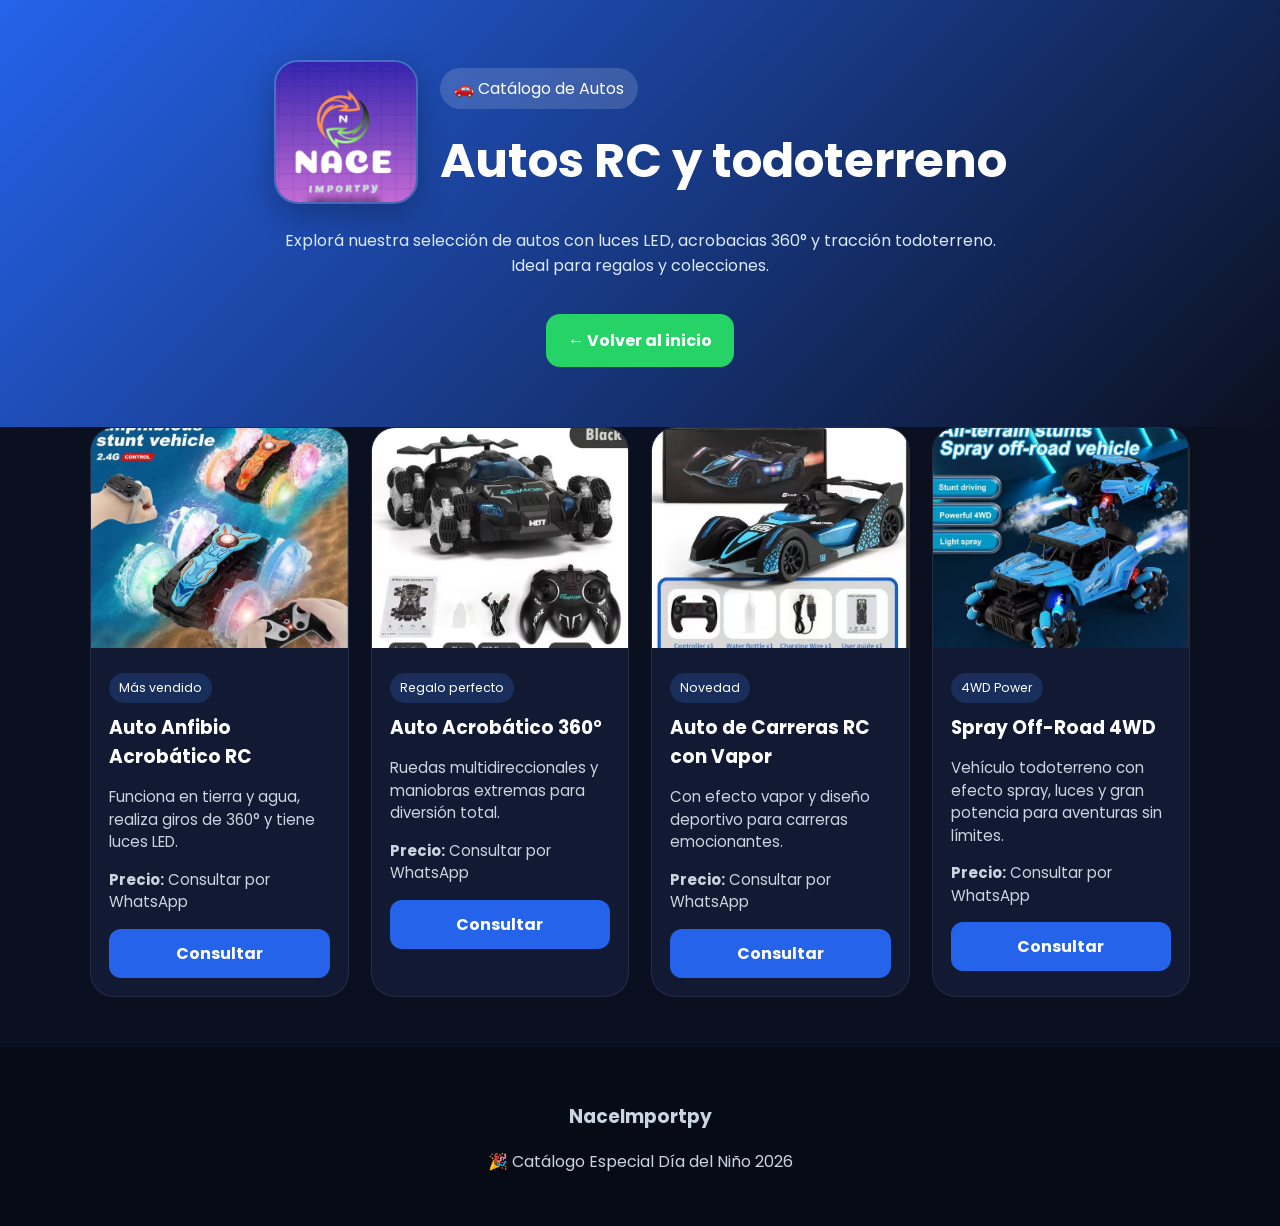
==== autos.html @ 9379673a "Separar por bloques." ====
<!DOCTYPE html>
<html lang='es'>
<head>
<meta charset='UTF-8'>
<meta name='viewport' content='width=device-width, initial-scale=1.0'>
<title>Catálogo de Autos - NaceImportpy</title>
<link rel='preconnect' href='https://fonts.googleapis.com'>
<link href='https://fonts.googleapis.com/css2?family=Poppins:wght@300;400;600;700;800&display=swap' rel='stylesheet'>
<link rel='stylesheet' href='css/style.css'>
</head>
<body>
<header class='hero'>
<div class='container'>
<div class='header-top'>
  <img class='logo' src='imagenes/logo.jpg' alt='Logo NaceImportpy'>
  <div class='header-copy'>
    <div class='badge'>🚗 Catálogo de Autos</div>
    <h1>Autos RC y todoterreno</h1>
  </div>
</div>
<p>Explorá nuestra selección de autos con luces LED, acrobacias 360° y tracción todoterreno. Ideal para regalos y colecciones.</p>
<a class='cta' href='index.html'>← Volver al inicio</a>
</div>
</header>
<main class='container'>
<section class='grid'>
  <article class='card'>
    <img src='imagenes/anfibio.jpeg' alt='Auto anfibio'>
    <div class='card-body'>
      <div class='tag'>Más vendido</div>
      <h3>Auto Anfibio Acrobático RC</h3>
      <p>Funciona en tierra y agua, realiza giros de 360° y tiene luces LED.</p>
      <p><strong>Precio:</strong> Consultar por WhatsApp</p>
      <a class='btn' href='https://wa.me/595986424893'>Consultar</a>
    </div>
  </article>
  <article class='card'>
    <img src='imagenes/auto_360.jpeg' alt='Auto 360°'>
    <div class='card-body'>
      <div class='tag'>Regalo perfecto</div>
      <h3>Auto Acrobático 360°</h3>
      <p>Ruedas multidireccionales y maniobras extremas para diversión total.</p>
      <p><strong>Precio:</strong> Consultar por WhatsApp</p>
      <a class='btn' href='https://wa.me/595986424893'>Consultar</a>
    </div>
  </article>
  <article class='card'>
    <img src='imagenes/carreras.jpeg' alt='Auto de carreras'>
    <div class='card-body'>
      <div class='tag'>Novedad</div>
      <h3>Auto de Carreras RC con Vapor</h3>
      <p>Con efecto vapor y diseño deportivo para carreras emocionantes.</p>
      <p><strong>Precio:</strong> Consultar por WhatsApp</p>
      <a class='btn' href='https://wa.me/595986424893'>Consultar</a>
    </div>
  </article>
  <article class='card'>
    <img src='imagenes/spray4wd.jpeg' alt='Spray Off-Road 4WD'>
    <div class='card-body'>
      <div class='tag'>4WD Power</div>
      <h3>Spray Off-Road 4WD</h3>
      <p>Vehículo todoterreno con efecto spray, luces y gran potencia para aventuras sin límites.</p>
      <p><strong>Precio:</strong> Consultar por WhatsApp</p>
      <a class='btn' href='https://wa.me/595986424893'>Consultar</a>
    </div>
  </article>
</section>
</main>
<footer>
  <h3>NaceImportpy</h3>
  <p>🎉 Catálogo Especial Día del Niño 2026</p>
</footer>
<script src='js/script.js'></script>
</body>
</html>
---- css/style.css ----
body {
  margin: 0;
  font-family: Poppins, sans-serif;
  background: #0b1020;
  color: #fff;
}

header {
  padding: 60px 20px;
  text-align: center;
  background: linear-gradient(135deg, #2563eb, #0b1020);
}

.header-top {
  display: flex;
  align-items: center;
  justify-content: center;
  gap: 22px;
  margin-bottom: 24px;
}

.header-copy {
  text-align: left;
}

.logo {
  width: 140px;
  height: auto;
  border-radius: 24px;
  border: 2px solid rgba(255,255,255,.18);
  box-shadow: 0 10px 30px rgba(0,0,0,.25);
}

.container {
  width: min(1100px, 92%);
  margin: auto;
}

.badge {
  display: inline-block;
  background: rgba(255, 255, 255, .15);
  padding: 8px 14px;
  border-radius: 999px;
  margin-bottom: 16px;
}

h1 {
  font-size: 3rem;
  margin: 0;
}

.hero p {
  max-width: 720px;
  margin: 16px auto;
  color: #dbeafe;
}

.cta {
  display: inline-block;
  background: #25d366;
  color: #fff;
  text-decoration: none;
  padding: 14px 22px;
  border-radius: 14px;
  font-weight: 700;
  margin-top: 20px;
}

.catalog-intro {
  text-align: center;
  margin-top: 20px;
}

.catalog-grid {
  display: grid;
  grid-template-columns: repeat(auto-fit, minmax(260px, 1fr));
  gap: 22px;
  margin-bottom: 50px;
}

.catalog-card {
  padding: 28px 20px;
}

.catalog-icon {
  font-size: 2.6rem;
  margin-bottom: 14px;
}

.section-title {
  font-size: 1.8rem;
  margin: 40px 0 18px;
}

.grid {
  display: grid;
  grid-template-columns: repeat(auto-fit, minmax(240px, 1fr));
  gap: 22px;
}

.card {
  background: #121933;
  border: 1px solid rgba(255, 255, 255, .08);
  border-radius: 24px;
  overflow: hidden;
}

.card img {
  width: 100%;
  height: 220px;
  object-fit: cover;
}

.card-body {
  padding: 18px;
}

.tag {
  display: inline-block;
  background: #3b82f633;
  padding: 6px 10px;
  border-radius: 999px;
  font-size: .78rem;
  margin-bottom: 10px;
}

.card h3 {
  margin: 0 0 10px;
}

.card p {
  color: #cbd5e1;
  font-size: .94rem;
  line-height: 1.5;
}

ul {
  padding-left: 18px;
  color: #e5eefc;
}

.btn {
  display: block;
  text-align: center;
  background: #2563eb;
  color: #fff;
  text-decoration: none;
  padding: 12px;
  border-radius: 12px;
  font-weight: 700;
  margin-top: 14px;
}

.highlight {
  margin: 44px 0;
  background: #111827;
  border: 1px solid rgba(255, 255, 255, .08);
  border-radius: 28px;
  padding: 24px;
  display: grid;
  grid-template-columns: 1fr 1fr;
  gap: 22px;
  align-items: center;
}

.highlight img {
  width: 100%;
  border-radius: 20px;
}

footer {
  text-align: center;
  padding: 36px 20px;
  background: #060b16;
  color: #cbd5e1;
  margin-top: 50px;
}

@media (max-width: 800px) {
  .header-top {
    flex-direction: column;
    align-items: center;
  }

  .header-copy {
    text-align: center;
  }

  .highlight {
    grid-template-columns: 1fr;
  }

  h1 {
    font-size: 2.2rem;
  }
}
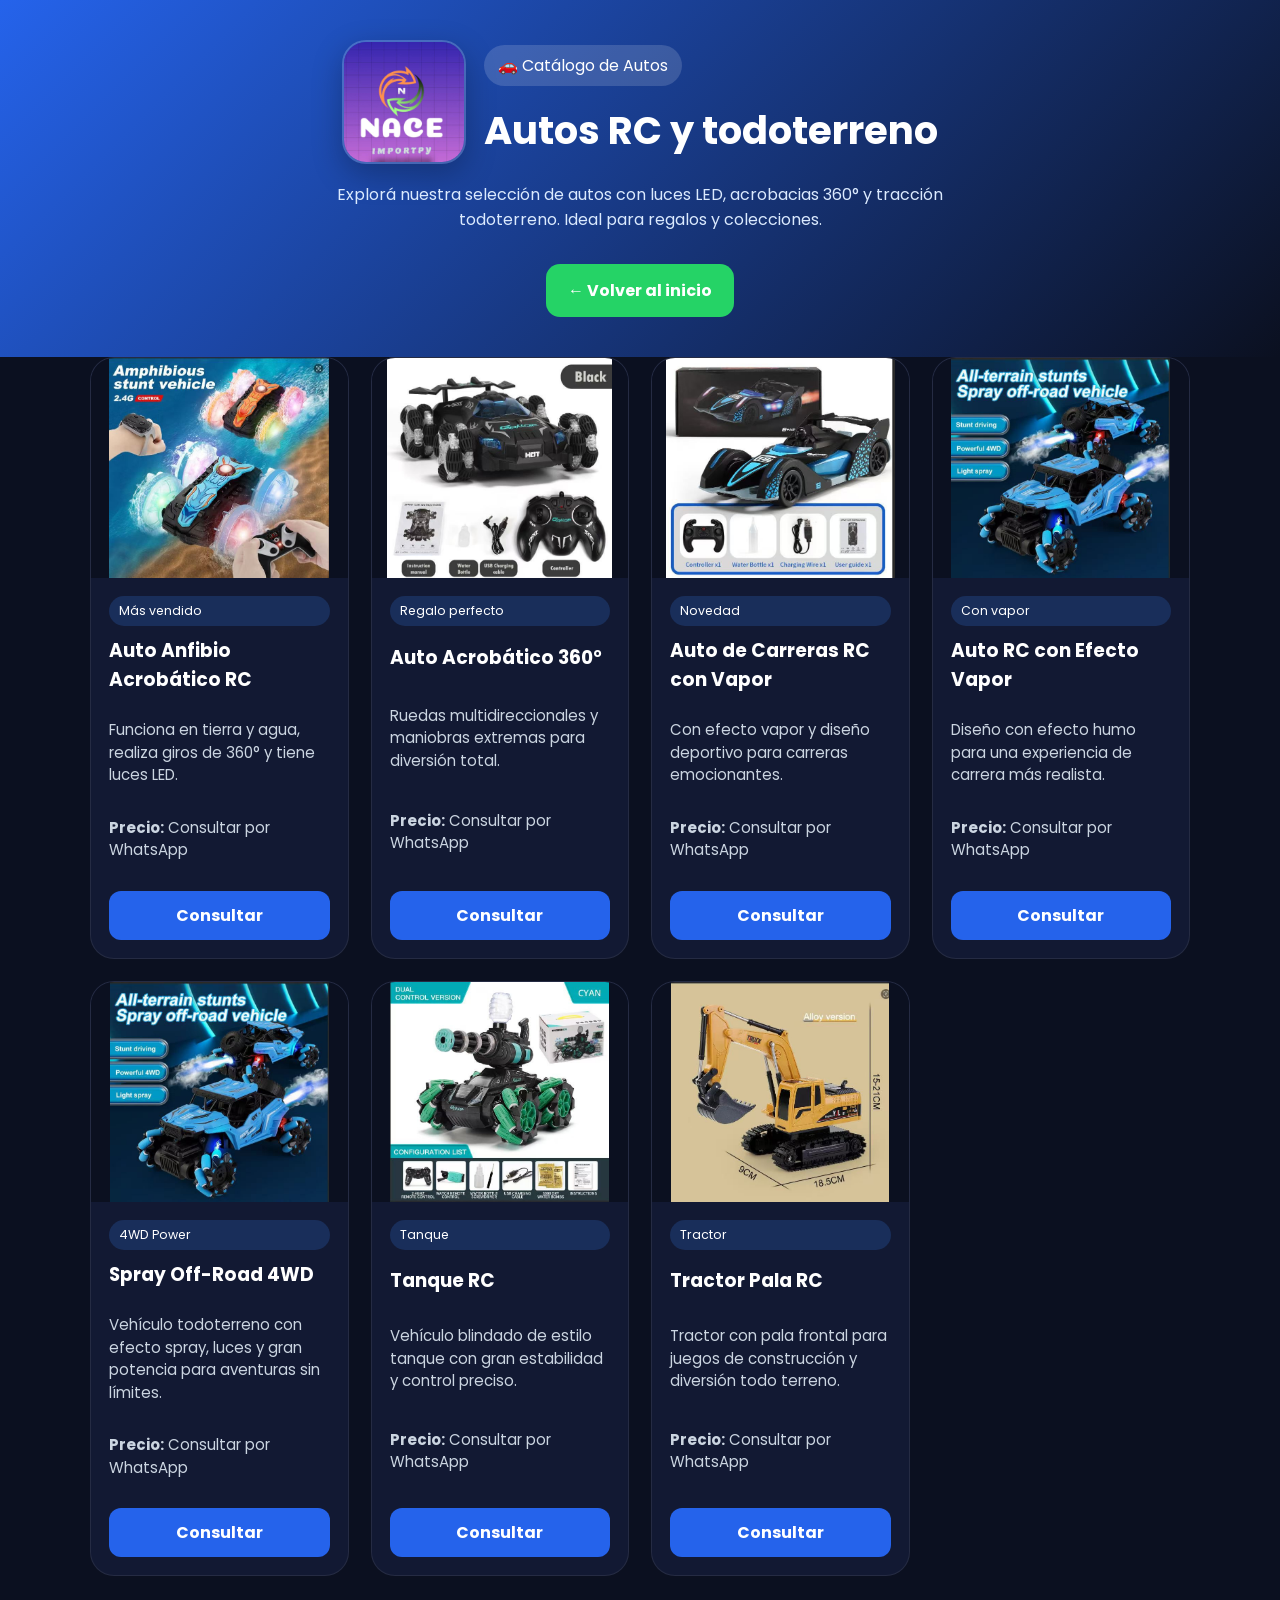
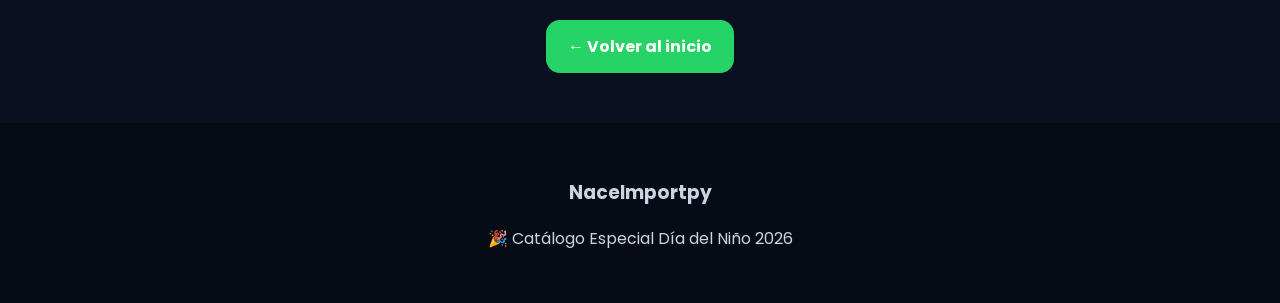
==== commit 1ad545bf: "Commit por catalogos" ====
--- a/autos.html
+++ b/autos.html
@@ -25,7 +25,7 @@
 <main class='container'>
 <section class='grid'>
   <article class='card'>
-    <img src='imagenes/anfibio.jpeg' alt='Auto anfibio'>
+    <img src='imagenes/autos/anfibio.jpeg' alt='Auto anfibio'>
     <div class='card-body'>
       <div class='tag'>Más vendido</div>
       <h3>Auto Anfibio Acrobático RC</h3>
@@ -35,7 +35,7 @@
     </div>
   </article>
   <article class='card'>
-    <img src='imagenes/auto_360.jpeg' alt='Auto 360°'>
+    <img src='imagenes/autos/auto_360.jpeg' alt='Auto 360°'>
     <div class='card-body'>
       <div class='tag'>Regalo perfecto</div>
       <h3>Auto Acrobático 360°</h3>
@@ -45,7 +45,7 @@
     </div>
   </article>
   <article class='card'>
-    <img src='imagenes/carreras.jpeg' alt='Auto de carreras'>
+    <img src='imagenes/autos/carreras.jpeg' alt='Auto de carreras'>
     <div class='card-body'>
       <div class='tag'>Novedad</div>
       <h3>Auto de Carreras RC con Vapor</h3>
@@ -55,7 +55,17 @@
     </div>
   </article>
   <article class='card'>
-    <img src='imagenes/spray4wd.jpeg' alt='Spray Off-Road 4WD'>
+    <img src='imagenes/autos/auto_vapor.jpeg' alt='Auto vapor'>
+    <div class='card-body'>
+      <div class='tag'>Con vapor</div>
+      <h3>Auto RC con Efecto Vapor</h3>
+      <p>Diseño con efecto humo para una experiencia de carrera más realista.</p>
+      <p><strong>Precio:</strong> Consultar por WhatsApp</p>
+      <a class='btn' href='https://wa.me/595986424893'>Consultar</a>
+    </div>
+  </article>
+  <article class='card'>
+    <img src='imagenes/autos/spray4wd.jpeg' alt='Spray Off-Road 4WD'>
     <div class='card-body'>
       <div class='tag'>4WD Power</div>
       <h3>Spray Off-Road 4WD</h3>
@@ -64,7 +74,30 @@
       <a class='btn' href='https://wa.me/595986424893'>Consultar</a>
     </div>
   </article>
+  <article class='card'>
+    <img src='imagenes/autos/tanque.jpeg' alt='Tanque RC'>
+    <div class='card-body'>
+      <div class='tag'>Tanque</div>
+      <h3>Tanque RC</h3>
+      <p>Vehículo blindado de estilo tanque con gran estabilidad y control preciso.</p>
+      <p><strong>Precio:</strong> Consultar por WhatsApp</p>
+      <a class='btn' href='https://wa.me/595986424893'>Consultar</a>
+    </div>
+  </article>
+  <article class='card'>
+    <img src='imagenes/autos/tractor_pala.jpeg' alt='Tractor pala'>
+    <div class='card-body'>
+      <div class='tag'>Tractor</div>
+      <h3>Tractor Pala RC</h3>
+      <p>Tractor con pala frontal para juegos de construcción y diversión todo terreno.</p>
+      <p><strong>Precio:</strong> Consultar por WhatsApp</p>
+      <a class='btn' href='https://wa.me/595986424893'>Consultar</a>
+    </div>
+  </article>
 </section>
+  <div class='back-end'>
+    <a class='cta' href='index.html'>← Volver al inicio</a>
+  </div>
 </main>
 <footer>
   <h3>NaceImportpy</h3>
--- a/css/style.css
+++ b/css/style.css
@@ -6,7 +6,7 @@
 }
 
 header {
-  padding: 60px 20px;
+  padding: 40px 20px;
   text-align: center;
   background: linear-gradient(135deg, #2563eb, #0b1020);
 }
@@ -15,8 +15,8 @@
   display: flex;
   align-items: center;
   justify-content: center;
-  gap: 22px;
-  margin-bottom: 24px;
+  gap: 18px;
+  margin-bottom: 18px;
 }
 
 .header-copy {
@@ -24,7 +24,7 @@
 }
 
 .logo {
-  width: 140px;
+  width: 120px;
   height: auto;
   border-radius: 24px;
   border: 2px solid rgba(255,255,255,.18);
@@ -45,13 +45,13 @@
 }
 
 h1 {
-  font-size: 3rem;
+  font-size: 2.4rem;
   margin: 0;
 }
 
 .hero p {
-  max-width: 720px;
-  margin: 16px auto;
+  max-width: 640px;
+  margin: 12px auto;
   color: #dbeafe;
 }
 
@@ -96,6 +96,15 @@
   display: grid;
   grid-template-columns: repeat(auto-fit, minmax(240px, 1fr));
   gap: 22px;
+  align-items: stretch;
+}
+
+.catalog-grid {
+  display: grid;
+  grid-template-columns: repeat(auto-fit, minmax(260px, 1fr));
+  gap: 22px;
+  margin-bottom: 50px;
+  align-items: stretch;
 }
 
 .card {
@@ -103,16 +112,58 @@
   border: 1px solid rgba(255, 255, 255, .08);
   border-radius: 24px;
   overflow: hidden;
+  display: flex;
+  flex-direction: column;
 }
 
 .card img {
   width: 100%;
   height: 220px;
-  object-fit: cover;
+  object-fit: contain;
+  object-position: center;
+  display: block;
+  background: #0b1020;
+}
+
+.featured .card img {
+  width: 100%;
+  height: auto;
+  object-fit: contain;
+  object-position: center;
+  aspect-ratio: 4 / 3;
+  background: #0b1020;
+}
+
+.featured .grid {
+  grid-template-columns: 1fr;
+  max-width: 720px;
+  margin: 0 auto;
+  gap: 18px;
+}
+
+.featured .card {
+  max-width: 720px;
+  margin: 0 auto;
 }
 
 .card-body {
   padding: 18px;
+  display: flex;
+  flex-direction: column;
+  justify-content: space-between;
+  flex: 1;
+}
+
+.btn {
+  display: block;
+  text-align: center;
+  background: #2563eb;
+  color: #fff;
+  text-decoration: none;
+  padding: 12px;
+  border-radius: 12px;
+  font-weight: 700;
+  margin-top: 16px;
 }
 
 .tag {
@@ -151,6 +202,11 @@
   margin-top: 14px;
 }
 
+.back-end {
+  text-align: center;
+  margin-top: 24px;
+}
+
 .highlight {
   margin: 44px 0;
   background: #111827;
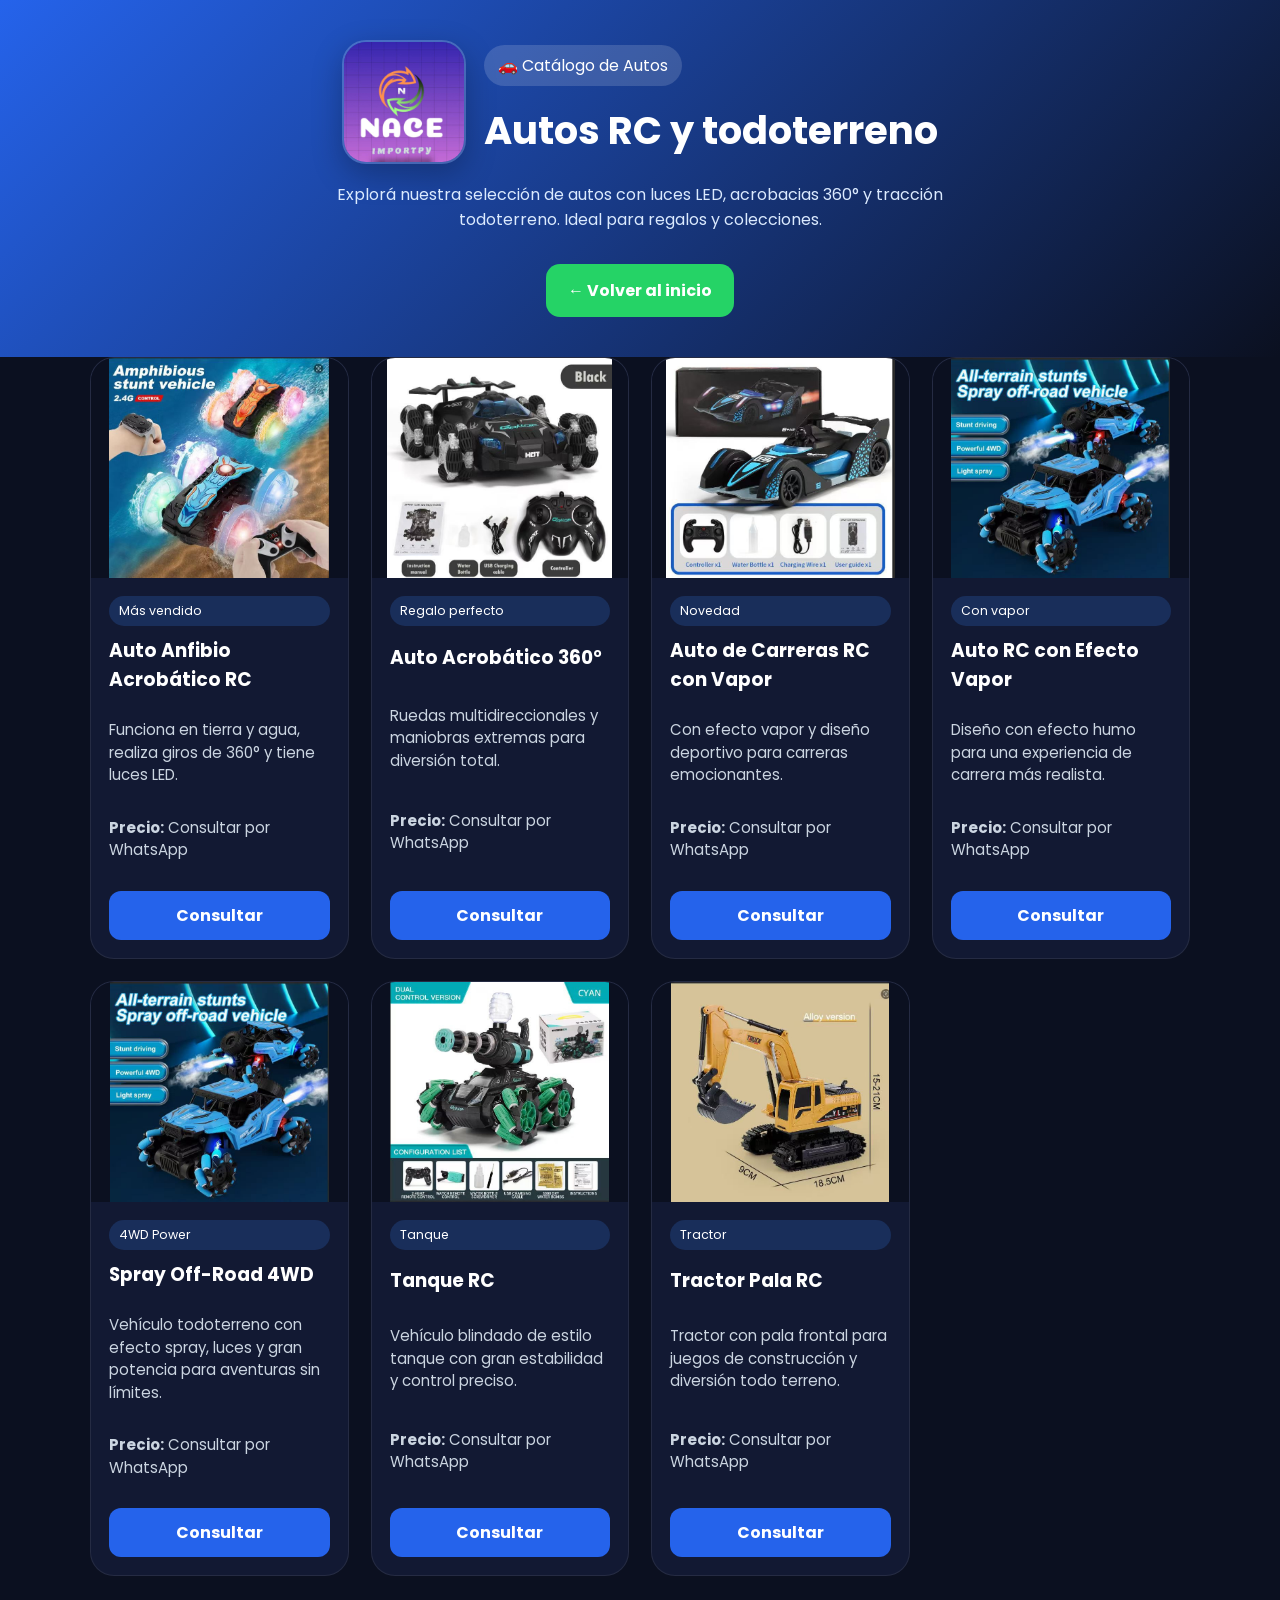
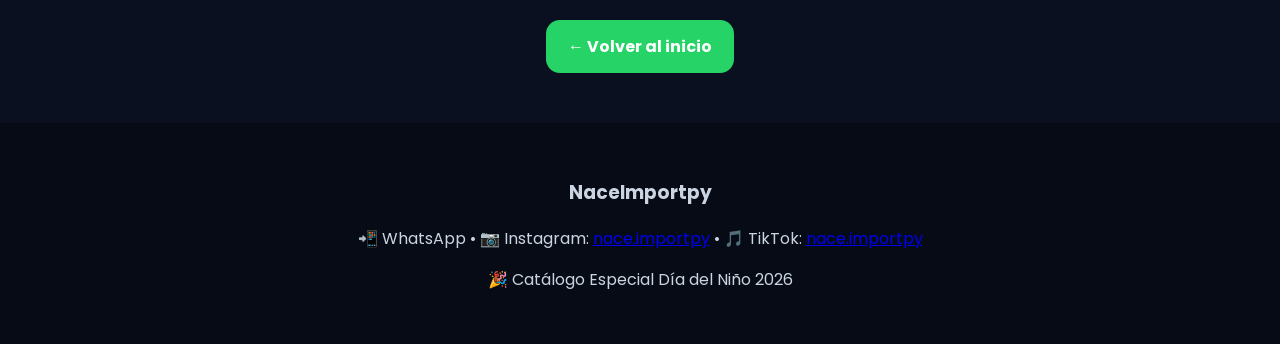
==== commit 9fa4ce62: "Commit redes sociales" ====
--- a/autos.html
+++ b/autos.html
@@ -94,13 +94,14 @@
       <a class='btn' href='https://wa.me/595986424893'>Consultar</a>
     </div>
   </article>
-</section>
+  </section>
   <div class='back-end'>
     <a class='cta' href='index.html'>← Volver al inicio</a>
   </div>
 </main>
 <footer>
   <h3>NaceImportpy</h3>
+  <p>📲 WhatsApp • 📷 Instagram: <a href="https://instagram.com/nace.importpy" target="_blank" rel="noopener">nace.importpy</a> • 🎵 TikTok: <a href="https://www.tiktok.com/@nace.importpy" target="_blank" rel="noopener">nace.importpy</a></p>
   <p>🎉 Catálogo Especial Día del Niño 2026</p>
 </footer>
 <script src='js/script.js'></script>
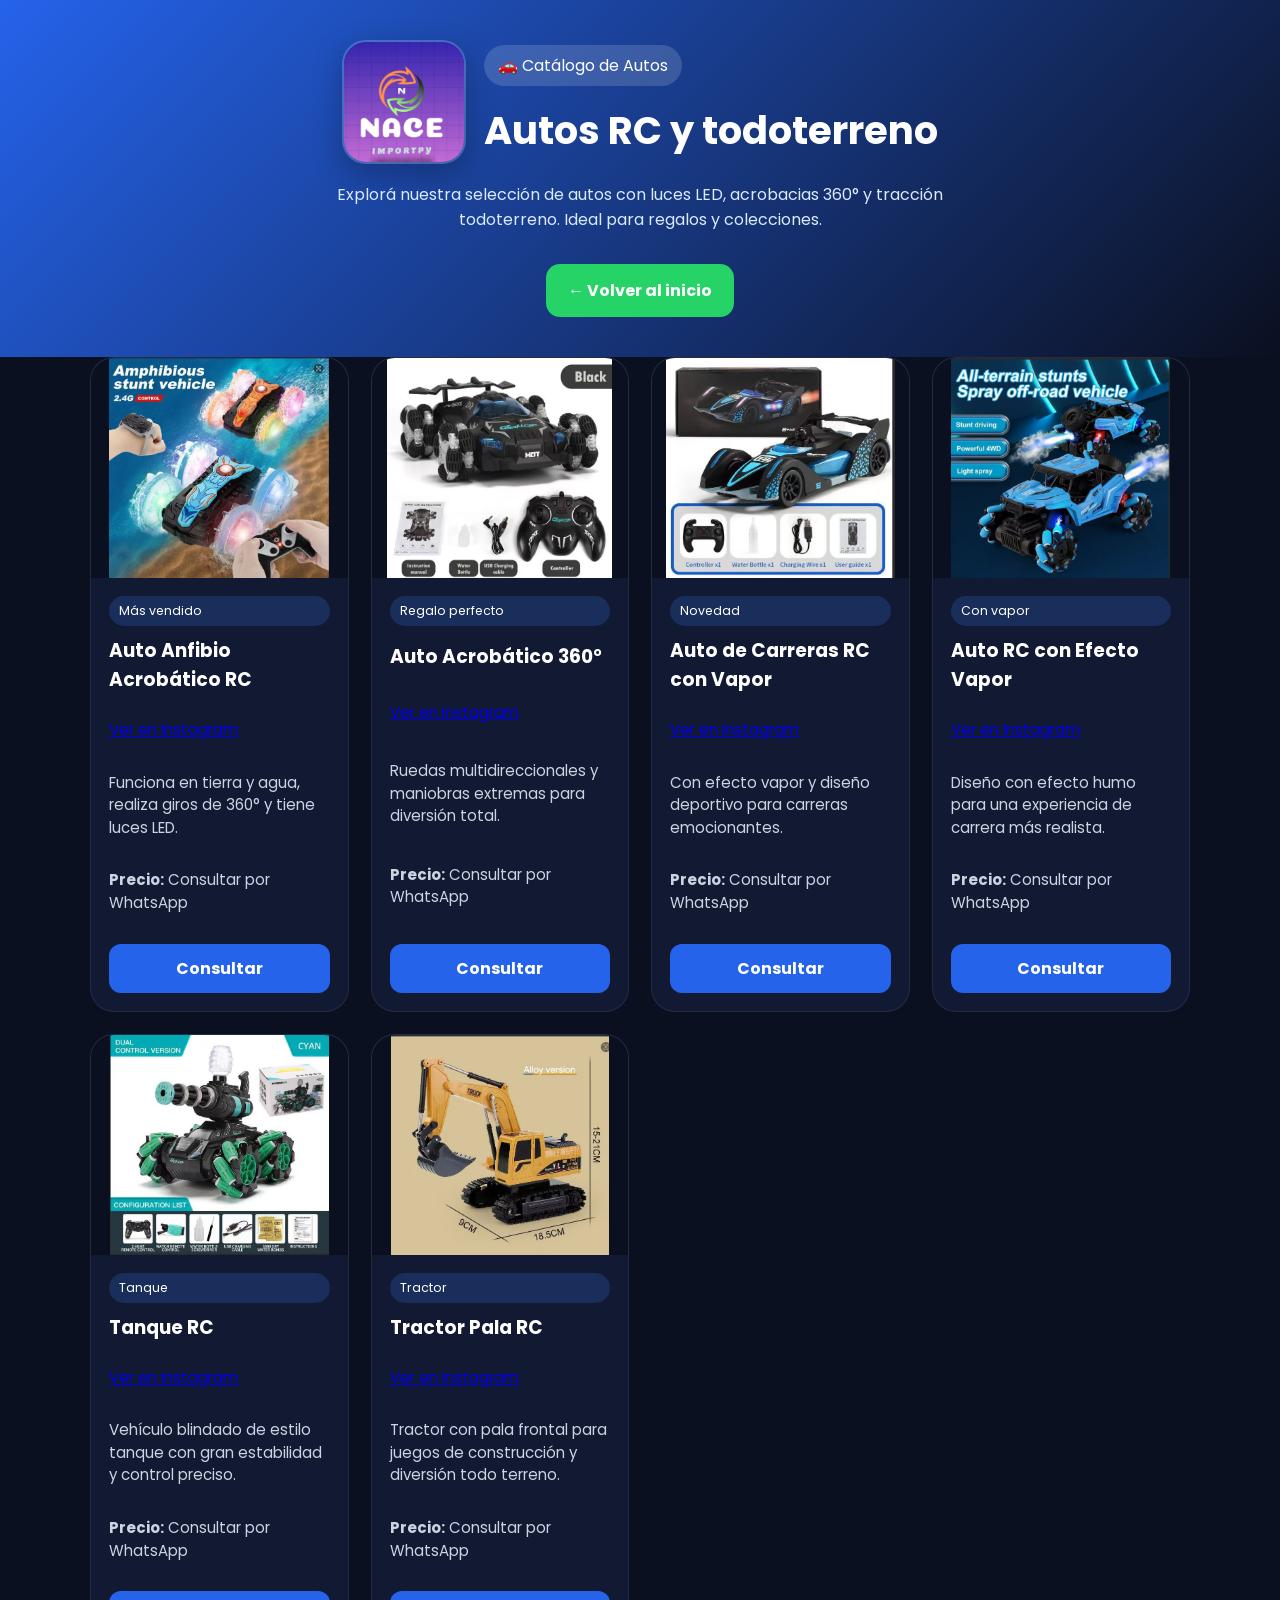
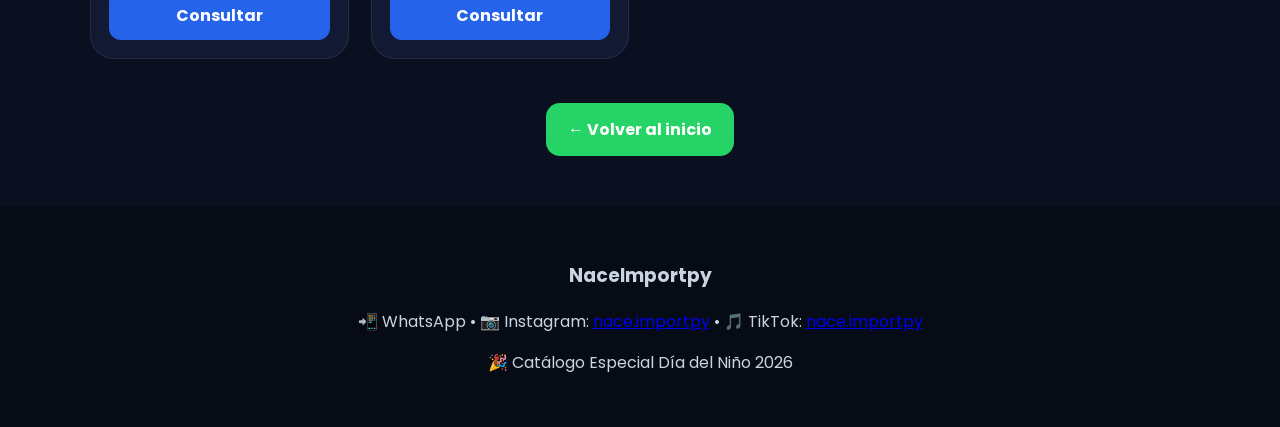
==== commit b19e3fa6: "Commit links" ====
--- a/autos.html
+++ b/autos.html
@@ -29,6 +29,7 @@
     <div class='card-body'>
       <div class='tag'>Más vendido</div>
       <h3>Auto Anfibio Acrobático RC</h3>
+      <p><a href='https://www.instagram.com/p/Danj_2fA1Zr/' target='_blank' rel='noopener noreferrer'>Ver en Instagram</a></p>
       <p>Funciona en tierra y agua, realiza giros de 360° y tiene luces LED.</p>
       <p><strong>Precio:</strong> Consultar por WhatsApp</p>
       <a class='btn' href='https://wa.me/595986424893'>Consultar</a>
@@ -39,6 +40,7 @@
     <div class='card-body'>
       <div class='tag'>Regalo perfecto</div>
       <h3>Auto Acrobático 360°</h3>
+      <p><a href='https://www.instagram.com/p/Dba5ohPHHiN' target='_blank' rel='noopener noreferrer'>Ver en Instagram</a></p>
       <p>Ruedas multidireccionales y maniobras extremas para diversión total.</p>
       <p><strong>Precio:</strong> Consultar por WhatsApp</p>
       <a class='btn' href='https://wa.me/595986424893'>Consultar</a>
@@ -49,6 +51,7 @@
     <div class='card-body'>
       <div class='tag'>Novedad</div>
       <h3>Auto de Carreras RC con Vapor</h3>
+      <p><a href='https://www.instagram.com/p/Dba5ohPHHiN' target='_blank' rel='noopener noreferrer'>Ver en Instagram</a></p>
       <p>Con efecto vapor y diseño deportivo para carreras emocionantes.</p>
       <p><strong>Precio:</strong> Consultar por WhatsApp</p>
       <a class='btn' href='https://wa.me/595986424893'>Consultar</a>
@@ -59,26 +62,18 @@
     <div class='card-body'>
       <div class='tag'>Con vapor</div>
       <h3>Auto RC con Efecto Vapor</h3>
+      <p><a href='https://www.instagram.com/p/Da27UkqADn1/' target='_blank' rel='noopener noreferrer'>Ver en Instagram</a></p>
       <p>Diseño con efecto humo para una experiencia de carrera más realista.</p>
       <p><strong>Precio:</strong> Consultar por WhatsApp</p>
       <a class='btn' href='https://wa.me/595986424893'>Consultar</a>
     </div>
   </article>
-  <article class='card'>
-    <img src='imagenes/autos/spray4wd.jpeg' alt='Spray Off-Road 4WD'>
-    <div class='card-body'>
-      <div class='tag'>4WD Power</div>
-      <h3>Spray Off-Road 4WD</h3>
-      <p>Vehículo todoterreno con efecto spray, luces y gran potencia para aventuras sin límites.</p>
-      <p><strong>Precio:</strong> Consultar por WhatsApp</p>
-      <a class='btn' href='https://wa.me/595986424893'>Consultar</a>
-    </div>
-  </article>
-  <article class='card'>
+   <article class='card'>
     <img src='imagenes/autos/tanque.jpeg' alt='Tanque RC'>
     <div class='card-body'>
       <div class='tag'>Tanque</div>
       <h3>Tanque RC</h3>
+      <p><a href='https://www.instagram.com/nace.importpy/reel/Da26ucDgXEb/' target='_blank' rel='noopener noreferrer'>Ver en Instagram</a></p>
       <p>Vehículo blindado de estilo tanque con gran estabilidad y control preciso.</p>
       <p><strong>Precio:</strong> Consultar por WhatsApp</p>
       <a class='btn' href='https://wa.me/595986424893'>Consultar</a>
@@ -89,6 +84,7 @@
     <div class='card-body'>
       <div class='tag'>Tractor</div>
       <h3>Tractor Pala RC</h3>
+      <p><a href='https://www.instagram.com/p/Dba6RiinKZt/' target='_blank' rel='noopener noreferrer'>Ver en Instagram</a></p>
       <p>Tractor con pala frontal para juegos de construcción y diversión todo terreno.</p>
       <p><strong>Precio:</strong> Consultar por WhatsApp</p>
       <a class='btn' href='https://wa.me/595986424893'>Consultar</a>
